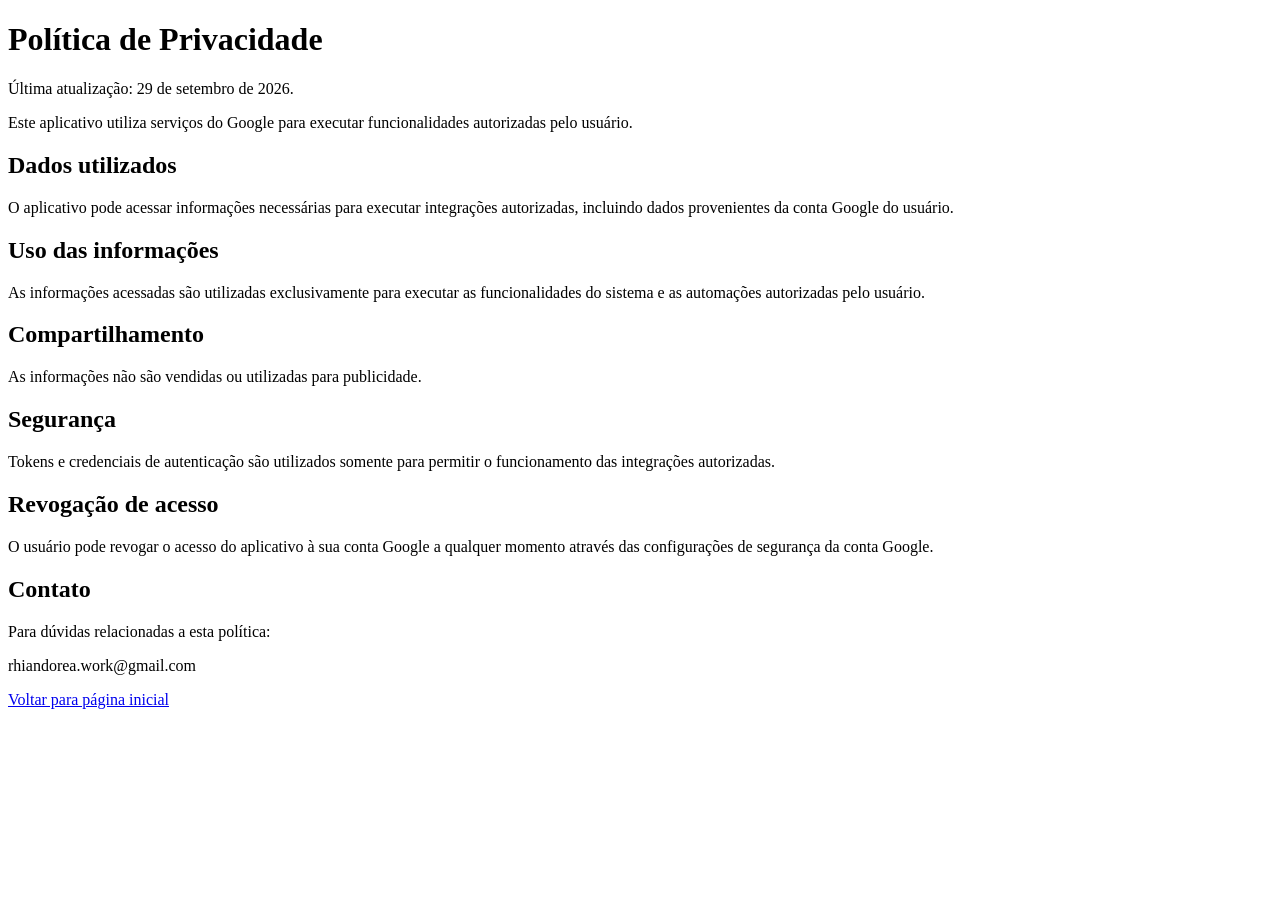
==== privacy.html @ 358a1ca2 "first commit" ====
<!DOCTYPE html>
<html lang="pt-BR">
<head>
    <meta charset="UTF-8">
    <meta name="viewport" content="width=device-width, initial-scale=1.0">
    <title>Política de Privacidade - R2 Análise</title>
</head>

<body>

<h1>Política de Privacidade</h1>

<p>Última atualização: 29 de setembro de 2026.</p>

<p>
Este aplicativo utiliza serviços do Google para executar
funcionalidades autorizadas pelo usuário.
</p>

<h2>Dados utilizados</h2>

<p>
O aplicativo pode acessar informações necessárias para executar
integrações autorizadas, incluindo dados provenientes da conta Google
do usuário.
</p>

<h2>Uso das informações</h2>

<p>
As informações acessadas são utilizadas exclusivamente para executar
as funcionalidades do sistema e as automações autorizadas pelo usuário.
</p>

<h2>Compartilhamento</h2>

<p>
As informações não são vendidas ou utilizadas para publicidade.
</p>

<h2>Segurança</h2>

<p>
Tokens e credenciais de autenticação são utilizados somente para
permitir o funcionamento das integrações autorizadas.
</p>

<h2>Revogação de acesso</h2>

<p>
O usuário pode revogar o acesso do aplicativo à sua conta Google
a qualquer momento através das configurações de segurança da conta Google.
</p>

<h2>Contato</h2>

<p>
Para dúvidas relacionadas a esta política:
</p>

<p>
rhiandorea.work@gmail.com
</p>

<p>
<a href="/">Voltar para página inicial</a>
</p>

</body>
</html>
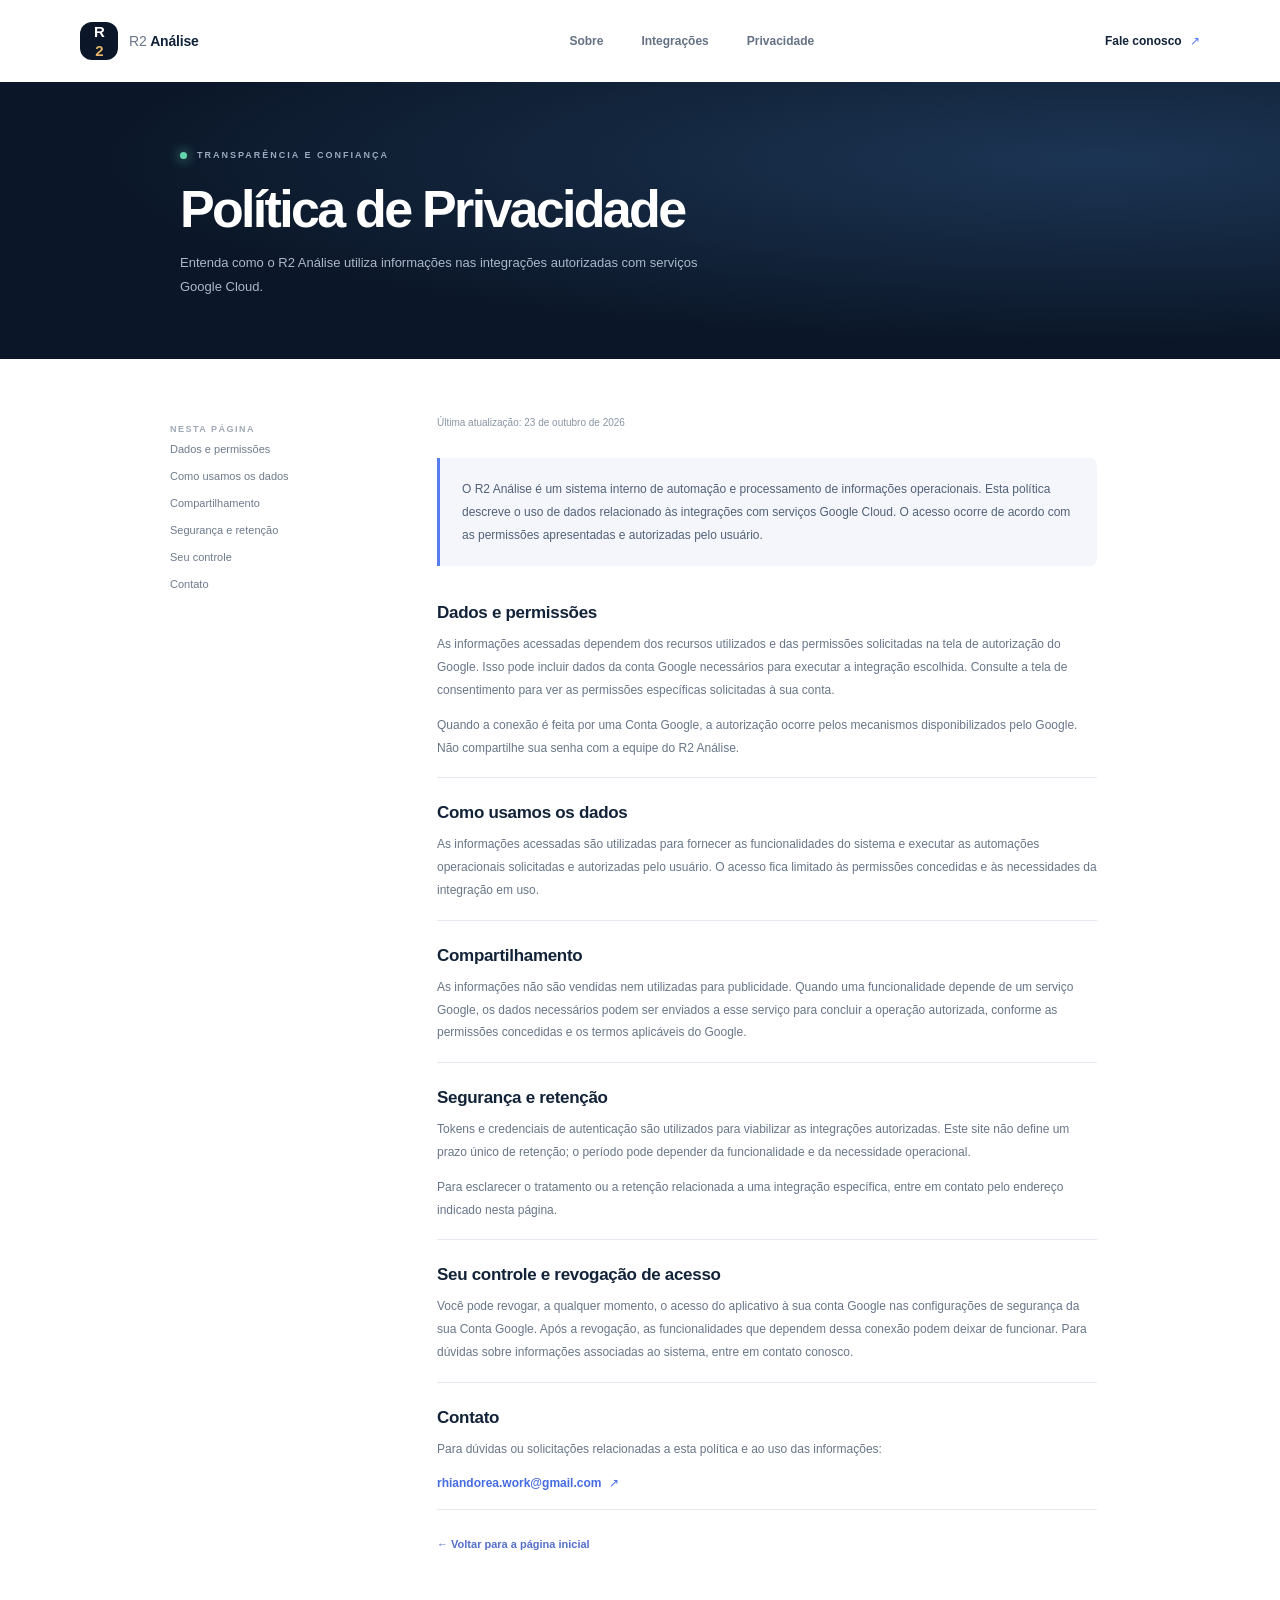
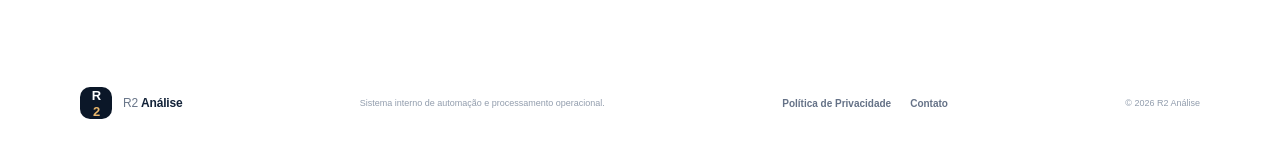
==== commit 9b3683be: "Improve R2 Análise site for Google Cloud" ====
--- a/privacy.html
+++ b/privacy.html
@@ -1,70 +1,93 @@
-<!DOCTYPE html>
+<!doctype html>
 <html lang="pt-BR">
 <head>
-    <meta charset="UTF-8">
-    <meta name="viewport" content="width=device-width, initial-scale=1.0">
-    <title>Política de Privacidade - R2 Análise</title>
+  <meta charset="utf-8">
+  <meta name="viewport" content="width=device-width, initial-scale=1">
+  <meta name="theme-color" content="#0b1728">
+  <meta name="description" content="Política de Privacidade do R2 Análise e informações sobre as integrações autorizadas com serviços Google Cloud.">
+  <title>Política de Privacidade — R2 Análise</title>
+  <link rel="stylesheet" href="/styles.css">
 </head>
+<body>
+  <header class="site-header">
+    <a class="brand" href="/" aria-label="R2 Análise — início">
+      <span class="brand-mark" aria-hidden="true">R<span>2</span></span>
+      <span class="brand-name">R2 <strong>Análise</strong></span>
+    </a>
+    <nav class="main-nav" aria-label="Navegação principal">
+      <a href="/#sobre">Sobre</a>
+      <a href="/#integracoes">Integrações</a>
+      <a href="/privacy.html" aria-current="page">Privacidade</a>
+    </nav>
+    <a class="header-link" href="mailto:rhiandorea.work@gmail.com">Fale conosco <span aria-hidden="true">↗</span></a>
+  </header>
 
-<body>
+  <main>
+    <section class="privacy-hero">
+      <p class="eyebrow"><span class="status-dot" aria-hidden="true"></span> TRANSPARÊNCIA E CONFIANÇA</p>
+      <h1>Política de Privacidade</h1>
+      <p>Entenda como o R2 Análise utiliza informações nas integrações autorizadas com serviços Google Cloud.</p>
+    </section>
 
-<h1>Política de Privacidade</h1>
+    <div class="privacy-layout">
+      <aside class="privacy-sidebar" aria-label="Nesta página">
+        <p>NESTA PÁGINA</p>
+        <nav>
+          <a href="#dados">Dados e permissões</a>
+          <a href="#uso">Como usamos os dados</a>
+          <a href="#compartilhamento">Compartilhamento</a>
+          <a href="#seguranca">Segurança e retenção</a>
+          <a href="#controle">Seu controle</a>
+          <a href="#contato">Contato</a>
+        </nav>
+      </aside>
 
-<p>Última atualização: 29 de setembro de 2026.</p>
+      <article class="privacy-content">
+        <p class="policy-updated">Última atualização: 23 de outubro de 2026</p>
+        <p class="policy-intro">O R2 Análise é um sistema interno de automação e processamento de informações operacionais. Esta política descreve o uso de dados relacionado às integrações com serviços Google Cloud. O acesso ocorre de acordo com as permissões apresentadas e autorizadas pelo usuário.</p>
 
-<p>
-Este aplicativo utiliza serviços do Google para executar
-funcionalidades autorizadas pelo usuário.
-</p>
+        <section class="policy-section" id="dados">
+          <h2>Dados e permissões</h2>
+          <p>As informações acessadas dependem dos recursos utilizados e das permissões solicitadas na tela de autorização do Google. Isso pode incluir dados da conta Google necessários para executar a integração escolhida. Consulte a tela de consentimento para ver as permissões específicas solicitadas à sua conta.</p>
+          <p>Quando a conexão é feita por uma Conta Google, a autorização ocorre pelos mecanismos disponibilizados pelo Google. Não compartilhe sua senha com a equipe do R2 Análise.</p>
+        </section>
 
-<h2>Dados utilizados</h2>
+        <section class="policy-section" id="uso">
+          <h2>Como usamos os dados</h2>
+          <p>As informações acessadas são utilizadas para fornecer as funcionalidades do sistema e executar as automações operacionais solicitadas e autorizadas pelo usuário. O acesso fica limitado às permissões concedidas e às necessidades da integração em uso.</p>
+        </section>
 
-<p>
-O aplicativo pode acessar informações necessárias para executar
-integrações autorizadas, incluindo dados provenientes da conta Google
-do usuário.
-</p>
+        <section class="policy-section" id="compartilhamento">
+          <h2>Compartilhamento</h2>
+          <p>As informações não são vendidas nem utilizadas para publicidade. Quando uma funcionalidade depende de um serviço Google, os dados necessários podem ser enviados a esse serviço para concluir a operação autorizada, conforme as permissões concedidas e os termos aplicáveis do Google.</p>
+        </section>
 
-<h2>Uso das informações</h2>
+        <section class="policy-section" id="seguranca">
+          <h2>Segurança e retenção</h2>
+          <p>Tokens e credenciais de autenticação são utilizados para viabilizar as integrações autorizadas. Este site não define um prazo único de retenção; o período pode depender da funcionalidade e da necessidade operacional.</p>
+          <p>Para esclarecer o tratamento ou a retenção relacionada a uma integração específica, entre em contato pelo endereço indicado nesta página.</p>
+        </section>
 
-<p>
-As informações acessadas são utilizadas exclusivamente para executar
-as funcionalidades do sistema e as automações autorizadas pelo usuário.
-</p>
+        <section class="policy-section" id="controle">
+          <h2>Seu controle e revogação de acesso</h2>
+          <p>Você pode revogar, a qualquer momento, o acesso do aplicativo à sua conta Google nas configurações de segurança da sua Conta Google. Após a revogação, as funcionalidades que dependem dessa conexão podem deixar de funcionar. Para dúvidas sobre informações associadas ao sistema, entre em contato conosco.</p>
+        </section>
 
-<h2>Compartilhamento</h2>
+        <section class="policy-section" id="contato">
+          <h2>Contato</h2>
+          <p>Para dúvidas ou solicitações relacionadas a esta política e ao uso das informações:</p>
+          <a class="policy-contact" href="mailto:rhiandorea.work@gmail.com">rhiandorea.work@gmail.com <span aria-hidden="true">↗</span></a>
+        </section>
+        <a class="privacy-back" href="/">← Voltar para a página inicial</a>
+      </article>
+    </div>
+  </main>
 
-<p>
-As informações não são vendidas ou utilizadas para publicidade.
-</p>
-
-<h2>Segurança</h2>
-
-<p>
-Tokens e credenciais de autenticação são utilizados somente para
-permitir o funcionamento das integrações autorizadas.
-</p>
-
-<h2>Revogação de acesso</h2>
-
-<p>
-O usuário pode revogar o acesso do aplicativo à sua conta Google
-a qualquer momento através das configurações de segurança da conta Google.
-</p>
-
-<h2>Contato</h2>
-
-<p>
-Para dúvidas relacionadas a esta política:
-</p>
-
-<p>
-rhiandorea.work@gmail.com
-</p>
-
-<p>
-<a href="/">Voltar para página inicial</a>
-</p>
-
+  <footer class="site-footer">
+    <a class="brand footer-brand" href="/" aria-label="R2 Análise — início"><span class="brand-mark">R<span>2</span></span><span class="brand-name">R2 <strong>Análise</strong></span></a>
+    <p>Sistema interno de automação e processamento operacional.</p>
+    <div class="footer-links"><a href="/privacy.html">Política de Privacidade</a><a href="mailto:rhiandorea.work@gmail.com">Contato</a></div>
+    <span class="copyright">© 2026 R2 Análise</span>
+  </footer>
 </body>
-</html>+</html>
--- a/styles.css
+++ b/styles.css
@@ -0,0 +1,89 @@
+:root {
+  color-scheme: light;
+  --ink: #122238;
+  --muted: #718095;
+  --navy: #0b1728;
+  --blue: #567cf2;
+  --gold: #e8b66b;
+  --paper: #f7f8fa;
+  --line: #e7eaf0;
+  font-family: 'DM Sans', 'Segoe UI', sans-serif;
+  font-synthesis: none;
+  text-rendering: optimizeLegibility;
+  -webkit-font-smoothing: antialiased;
+  -moz-osx-font-smoothing: grayscale;
+}
+
+* { box-sizing: border-box; }
+html { scroll-behavior: smooth; }
+body { margin: 0; color: var(--ink); background: #fff; }
+a { color: inherit; text-decoration: none; }
+.site-header { height: 82px; padding: 0 max(6.25vw, calc((100vw - 1280px)/2)); display: flex; align-items: center; justify-content: space-between; background: #fff; }
+.brand { display: inline-flex; align-items: center; gap: 11px; }
+.brand-mark { display: grid; place-items: center; width: 38px; height: 38px; border-radius: 12px; color: #fff; background: var(--navy); font: 800 15px Manrope, sans-serif; letter-spacing: -1px; }
+.brand-mark span { color: var(--gold); }
+.brand-name { color: #697689; font: 500 14px Manrope, sans-serif; letter-spacing: -.2px; }
+.brand-name strong { color: var(--ink); font-weight: 800; }
+.main-nav { display: flex; gap: 38px; align-items: center; margin-left: 80px; }
+.main-nav a, .header-link { font-size: 12px; font-weight: 600; color: #647184; transition: color .2s ease; }
+.main-nav a:hover, .header-link:hover, .text-link:hover { color: var(--blue); }
+.header-link { color: var(--ink); }
+.header-link span { color: var(--blue); margin-left: 5px; }
+.hero { min-height: 595px; overflow: hidden; position: relative; display: grid; grid-template-columns: 1fr 1fr; align-items: center; padding: 70px max(9vw, calc((100vw - 1180px)/2)) 95px; background: radial-gradient(ellipse at 77% 46%, #182c49 0, #101f34 34%, #0b1728 72%); color: #fff; }
+.hero-copy { position: relative; z-index: 2; max-width: 550px; }
+.eyebrow { display: flex; align-items: center; gap: 10px; color: #9aa9bf; font-size: 9px; font-weight: 700; letter-spacing: 2px; }
+.status-dot { height: 7px; width: 7px; border-radius: 50%; background: #65d5ae; box-shadow: 0 0 12px #65d5ae; }
+h1, h2, h3, p { margin-top: 0; }
+h1 { margin: 25px 0 18px; font: 600 clamp(40px, 4.3vw, 61px)/1.12 Manrope, sans-serif; letter-spacing: -2.7px; }
+h1 span { color: #9cadc5; }
+.hero-intro { max-width: 465px; margin-bottom: 29px; color: #afbbcb; font-size: 14px; line-height: 1.85; }
+.hero-actions { display: flex; align-items: center; gap: 25px; flex-wrap: wrap; }
+.button { display: inline-flex; min-height: 46px; align-items: center; justify-content: center; gap: 15px; padding: 0 19px; border-radius: 7px; font-size: 11px; font-weight: 700; transition: transform .2s ease, background .2s ease; }
+.button:hover { transform: translateY(-2px); }
+.button-primary { color: #fff; background: var(--blue); box-shadow: 0 8px 25px #567cf238; }
+.button-primary:hover { background: #6689fa; }
+.text-link { color: #c3ccda; font-size: 11px; font-weight: 600; transition: color .2s ease; }
+.text-link span { color: var(--gold); margin-left: 5px; }
+.trust-note { margin-top: 35px; display: flex; align-items: center; gap: 10px; color: #8292a9; font-size: 10px; }
+.lock-icon { color: var(--gold); font-size: 17px; }
+.hero-visual { min-height: 385px; position: relative; display: grid; place-items: center; }
+.visual-orbit { position: absolute; width: 335px; height: 335px; border-radius: 50%; border: 1px solid #ffffff12; }
+.orbit-two { width: 245px; height: 245px; border-style: dashed; border-color: #ffffff18; }
+.visual-core { width: 150px; height: 150px; display: flex; flex-direction: column; align-items: center; justify-content: center; border-radius: 50%; background: linear-gradient(145deg, #243c5e, #142740); box-shadow: 0 0 0 16px #ffffff08, 0 20px 70px #0008; }
+.core-mark { color: #fff; font: 800 40px Manrope,sans-serif; letter-spacing: -3px; }
+.core-mark span { color: var(--gold); }
+.core-caption { margin-top: 2px; color: #8ea1ba; font-size: 7px; font-weight: 700; letter-spacing: 3px; }
+.data-card { position: absolute; z-index: 2; display: flex; align-items: center; gap: 11px; min-width: 190px; padding: 12px 14px; border: 1px solid #ffffff17; border-radius: 9px; background: #17283fdd; box-shadow: 0 15px 40px #0002; backdrop-filter: blur(12px); }
+.card-top { top: 74px; right: 0; }.card-bottom { bottom: 64px; left: 3px; }
+.card-icon, .feature-icon { display: grid; place-items: center; flex: 0 0 auto; width: 31px; height: 31px; border-radius: 8px; color: #92aaff; background: #587cf228; font-size: 17px; }
+.card-icon-gold { color: var(--gold); background: #e8b66b1c; }
+.data-card b, .data-card small { display: block; }.data-card b { color: #e3e9f1; font-size: 10px; }.data-card small { margin-top: 4px; color: #8393a8; font-size: 8px; }
+.card-indicator { width: 6px; height: 6px; margin-left: auto; border-radius: 50%; background: #63d3a5; box-shadow: 0 0 9px #63d3a5; }
+.mini-bars { height: 22px; display: flex; align-items: end; gap: 3px; margin-left: auto; }.mini-bars i { width: 3px; border-radius: 2px; background: var(--gold); }.mini-bars i:nth-child(1), .mini-bars i:nth-child(4) { height: 8px; }.mini-bars i:nth-child(2), .mini-bars i:nth-child(5) { height: 15px; }.mini-bars i:nth-child(3) { height: 21px; }
+.sparkle { position: absolute; color: var(--gold); }.sparkle-one { right: 58px; bottom: 115px; font-size: 17px; }.sparkle-two { top: 78px; left: 78px; color: #819bff; font-size: 12px; }
+.hero-index { position: absolute; bottom: 27px; left: max(6.25vw, calc((100vw - 1280px)/2)); display: flex; align-items: center; gap: 11px; color: #718098; font-size: 8px; letter-spacing: 1px; }.hero-index span { width: 27px; height: 1px; background: var(--gold); }
+.capabilities { padding: 104px max(9vw, calc((100vw - 1180px)/2)) 110px; background: var(--paper); }
+.section-heading { max-width: 550px; margin-bottom: 42px; }.eyebrow-dark { color: #8894a4; }.section-heading h2, .contact-band h2 { margin: 12px 0 11px; font: 700 clamp(27px, 3vw, 37px)/1.2 Manrope, sans-serif; letter-spacing: -1.2px; }.section-heading > p:last-child { max-width: 480px; margin-bottom: 0; color: #748195; font-size: 13px; line-height: 1.8; }
+.feature-grid { display: grid; grid-template-columns: repeat(3, 1fr); gap: 17px; }.feature-card { position: relative; min-height: 217px; padding: 27px 25px 24px; border: 1px solid #e9ecf1; border-radius: 9px; background: #fff; box-shadow: 0 6px 20px #1b294008; }.feature-number { position: absolute; right: 24px; top: 27px; color: #c2cad5; font-size: 9px; font-weight: 700; letter-spacing: 1px; }.feature-icon { width: 39px; height: 39px; margin-bottom: 24px; color: var(--blue); background: #f0f3ff; font-size: 19px; }.feature-icon-gold { color: #bd8c43; background: #fbf4e8; }.feature-icon-green { color: #3caa84; background: #eaf8f2; }.feature-card h3 { margin-bottom: 9px; font: 700 14px Manrope, sans-serif; }.feature-card p { max-width: 300px; margin-bottom: 0; color: #788598; font-size: 11px; line-height: 1.8; }
+.contact-band { display: flex; align-items: center; justify-content: space-between; padding: 49px max(9vw, calc((100vw - 1180px)/2)); color: #fff; background: #536fca; }.contact-band .eyebrow { margin-bottom: 9px; color: #d0d8f1; }.contact-band h2 { margin-bottom: 0; font-size: 25px; }.button-light { color: var(--ink); background: #fff; }.button-light:hover { background: #f0f3ff; }
+.site-footer { min-height: 103px; padding: 24px max(6.25vw, calc((100vw - 1280px)/2)); display: flex; align-items: center; justify-content: space-between; gap: 24px; background: #fff; }.footer-brand .brand-mark { width: 32px; height: 32px; border-radius: 10px; font-size: 13px; }.footer-brand .brand-name { font-size: 12px; }.site-footer > p, .copyright { margin: 0; color: #929dad; font-size: 9px; }.footer-links { display: flex; gap: 19px; }.footer-links a { color: #657287; font-size: 10px; font-weight: 600; }.footer-links a:hover { color: var(--blue); }
+
+/* Privacy page */
+.privacy-hero { padding: 68px max(9vw, calc((100vw - 920px)/2)) 61px; color: #fff; background: radial-gradient(ellipse at 86% 28%, #1c3554, var(--navy) 65%); }.privacy-hero .eyebrow { margin-bottom: 20px; }.privacy-hero h1 { margin: 0 0 13px; font-size: clamp(36px, 5vw, 52px); }.privacy-hero p:last-child { max-width: 550px; margin-bottom: 0; color: #aab8ca; font-size: 13px; line-height: 1.8; }
+.privacy-layout { display: grid; grid-template-columns: 205px minmax(0, 660px); gap: 62px; max-width: 1000px; margin: 0 auto; padding: 58px 30px 100px; }.privacy-sidebar { position: sticky; top: 25px; align-self: start; padding-top: 7px; }.privacy-sidebar p { color: #a0a9b7; font-size: 9px; font-weight: 700; letter-spacing: 1.5px; }.privacy-sidebar nav { display: grid; gap: 15px; }.privacy-sidebar a { color: #6e7a8c; font-size: 11px; }.privacy-sidebar a:hover { color: var(--blue); }.privacy-content { min-width: 0; }.policy-updated { margin-bottom: 30px; color: #8894a4; font-size: 10px; }.policy-intro { padding: 20px 22px; border-left: 3px solid var(--blue); border-radius: 0 7px 7px 0; color: #526177; background: #f4f6fb; font-size: 12px; line-height: 1.9; }.policy-section { padding: 25px 0 18px; border-bottom: 1px solid var(--line); scroll-margin-top: 25px; }.policy-section h2 { margin-bottom: 10px; font: 700 17px Manrope, sans-serif; letter-spacing: -.3px; }.policy-section p, .policy-section li { color: #687689; font-size: 12px; line-height: 1.9; }.policy-section p:last-child { margin-bottom: 0; }.policy-section ul { padding-left: 19px; }.policy-contact { display: inline-flex; align-items: center; gap: 8px; color: #456be0; font-size: 12px; font-weight: 700; }.privacy-back { display: inline-flex; margin-top: 28px; color: #536fca; font-size: 11px; font-weight: 700; }
+
+@media (max-width: 800px) {
+  .site-header { height: 72px; padding: 0 24px; }.main-nav { gap: 19px; margin-left: 0; }.main-nav a, .header-link { font-size: 11px; }
+  .hero { grid-template-columns: 1fr 0.85fr; padding: 66px 7vw 85px; }.hero-visual { transform: scale(.87); }.hero-index { left: 7vw; }
+  .capabilities { padding: 78px 7vw; }.feature-card { padding: 23px 18px; }
+  .contact-band { padding: 42px 7vw; }.site-footer { padding: 23px 5vw; flex-wrap: wrap; }
+}
+@media (max-width: 600px) {
+  .site-header { height: 68px; padding: 0 19px; }.brand-mark { width: 34px; height: 34px; }.main-nav { gap: 14px; }.main-nav a { font-size: 10px; }.main-nav a:first-child, .header-link { display: none; }
+  .hero { display: block; min-height: auto; padding: 65px 24px 55px; }.hero-copy { max-width: 100%; }.hero-visual { min-height: 290px; margin: 9px auto -15px; transform: scale(.85); }.visual-orbit { width: 280px; height: 280px; }.orbit-two { width: 205px; height: 205px; }.card-top { right: -4px; top: 46px; }.card-bottom { left: -4px; bottom: 37px; }.hero-index { display: none; }
+  h1 { font-size: 42px; letter-spacing: -1.9px; }.hero-intro { font-size: 13px; }.hero-actions { align-items: flex-start; flex-direction: column; gap: 17px; }.trust-note { align-items: flex-start; line-height: 1.6; }
+  .capabilities { padding: 68px 23px; }.section-heading { margin-bottom: 29px; }.feature-grid { grid-template-columns: 1fr; gap: 12px; }.feature-card { min-height: 0; padding: 22px; }.feature-icon { margin-bottom: 17px; }
+  .contact-band { align-items: flex-start; flex-direction: column; gap: 24px; padding: 36px 24px; }.contact-band h2 { font-size: 23px; }.site-footer { align-items: flex-start; padding: 25px 22px; }.site-footer > p { order: 2; width: 100%; }.footer-links { order: 3; }.copyright { order: 4; width: 100%; }
+  .privacy-hero { padding: 55px 24px 48px; }.privacy-layout { display: block; padding: 34px 24px 72px; }.privacy-sidebar { display: none; }.policy-section h2 { font-size: 16px; }
+}
+@media (prefers-reduced-motion: reduce) { html { scroll-behavior: auto; } *, *::before, *::after { transition-duration: .01ms !important; } }
